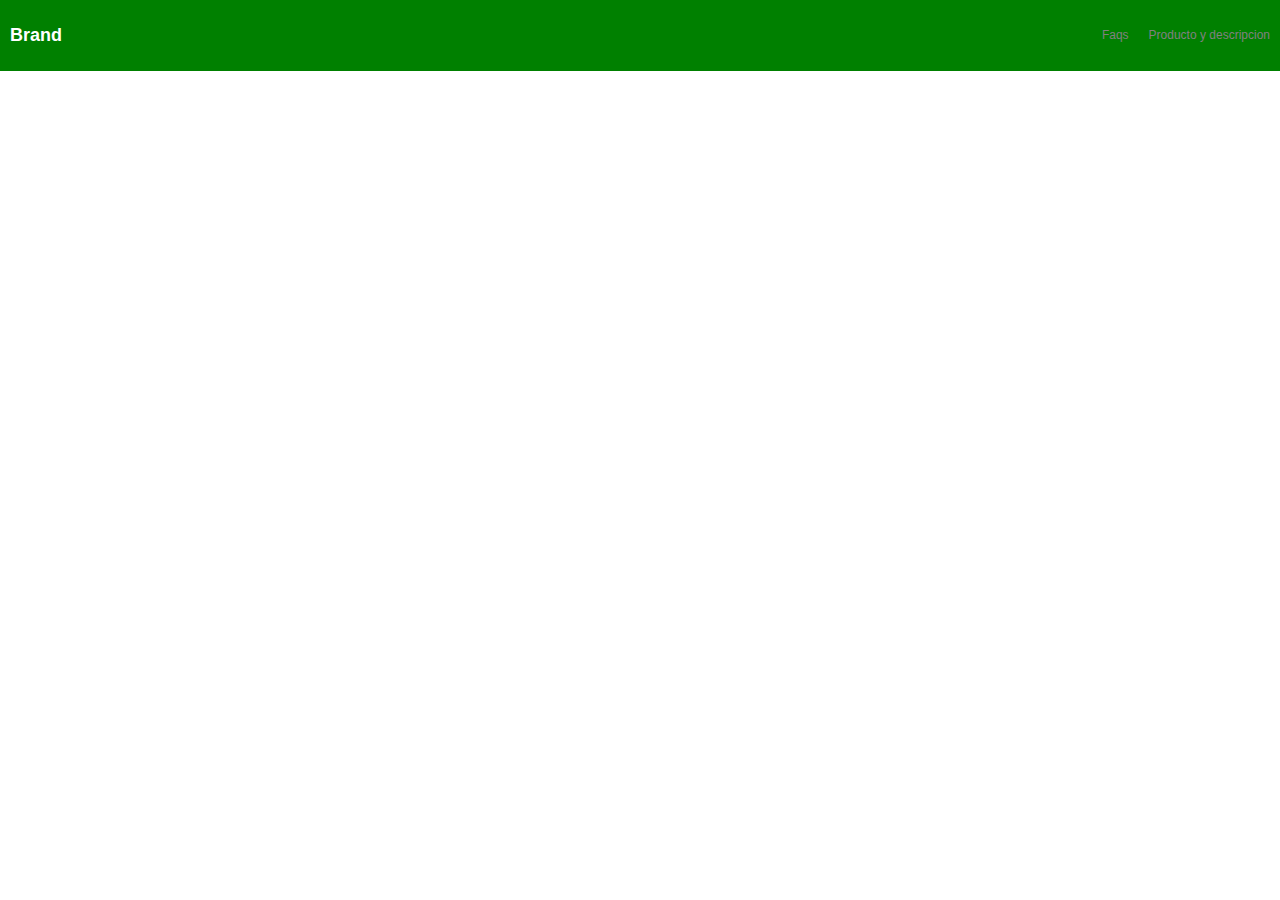
==== Web/index.html @ 3dd89fba "Maquetacion de naBar" ====
<!DOCTYPE html>
<html lang="es" >
  <head>
    <meta charset="utf-8">
    <meta name="viewport" content="width=device-width, initial-scale=1.0">
    <meta http-equiv="X-UA-Compatible" content="ie=edge">
    <link rel="stylesheet" href="css/estilos.css">
    <title>Brand</title>
  </head>
  <body>
    <!-- Aqui empieza el navBar -->
    <nav>
      <div class="brand_titulo">
        <h2>Brand</h2>
      </div>
      <div class="nav_options">
        <!-- ul y adentro de el, li que es formatos de listas -->
        <ul>
          <li><a href="#">Faqs</a></li>
          <li><a href="#">Producto y descripcion</a></li>
        </ul>
        <!-- aca termina el formato de listas -->
      </div>
    </nav>
    <!-- aqui acaba el navbar -->
  <scrip src="scripts/script.js"></scrip>
  </body>
</html>
---- Web/css/estilos.css ----
html,body{
/*padding espaciado hacia adentro del elemento*/
  padding: 0px;
/*margin espaciado hacia afuera del elemento*/
  margin:0px;
/* tipografia: tamaño letra */
  font-size: 12px;
/* tipografia: fuente de la letra   */
  font-family: helvetica;
}
/* estilos de navBar */
nav{
/* flex ayuda a pasar elementos de vertical a horizontal, forma en que se despliega */
  display: flex;
/* color de fondo */
  background-color: green;
/* generar espacios */
  padding: 10px;
/* color de letra */
  color:white;
/* separar los elementos de un lado hacia el otro */
  justify-content: space-between;
/* alinear hacia el centro vertical, los elementos del nav */
  align-items: center;


}

/* anidacion de estilos, para coger una clase que esta dentro de otra */
nav ul{
/* pasar elementos de vertical a horizontal */
  display: flex;
}

nav li{
/* todos los li de nav, tengan un pading a la derecha o izquierda de pixeles */
  padding-left: 20px;
/* quitar el circulo o item que lo pinta como lista */
  list-style: none;
}

nav li a{
  /* color del texto */
    color:gray;
  /* quitar el texto subrayado o otra decoracion */
    text-decoration: none;
}

/* editamos los estilos de un boton de la clase que le pasemos */
nav li a:hover{
  color: white;
}
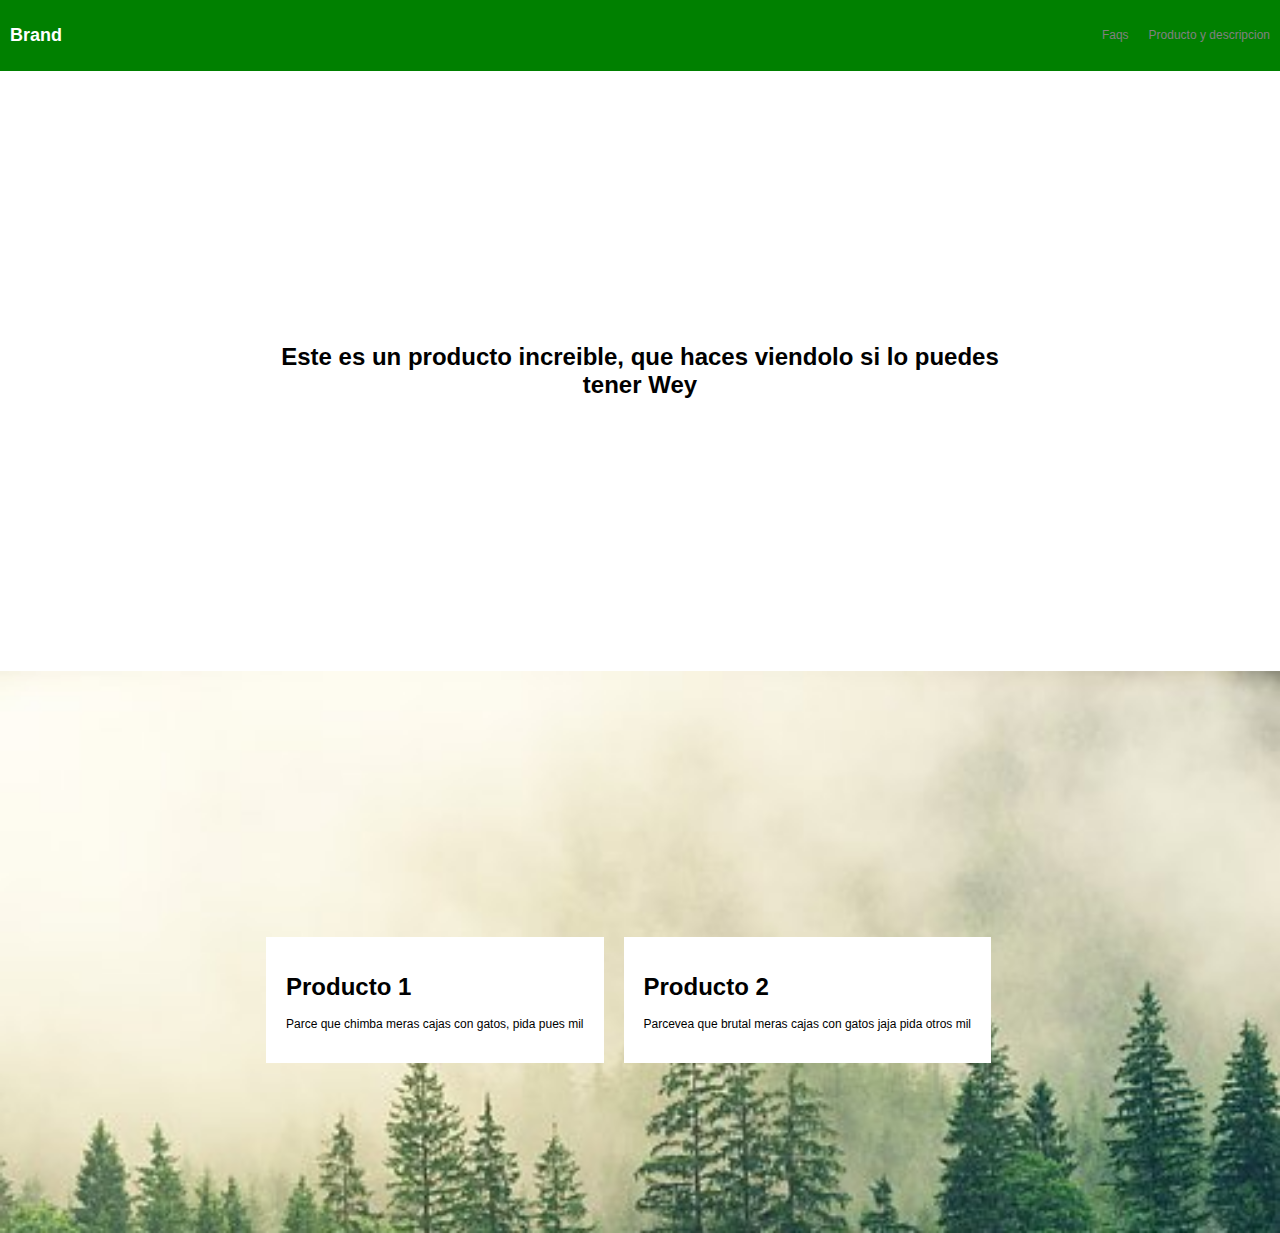
==== commit 1707fa33: "Maquetacion MainSection y styls css" ====
--- a/Web/index.html
+++ b/Web/index.html
@@ -23,6 +23,35 @@
       </div>
     </nav>
     <!-- aqui acaba el navbar -->
+    <!-- aca empieza el main_section -->
+<div class="main_section">
+  <h1>
+    Este es un producto increible, que haces viendolo si lo puedes tener Wey
+  </h1>
+
+</div>
+  <!-- aca termina el main_section -->
+  <!-- aca empieza la seccion de productos -->
+<div class="products">
+    <div class="product">
+      <!-- content es para que las tarjetas no queden arriba de la imagen pero si encima -->
+      <div class="content">
+        <h1>Producto 1</h1>
+        <p>Parce que chimba meras cajas con gatos, pida pues mil</p>
+      </div>
+    </div>
+    <div class="product">
+      <!-- content es para que las tarjetas no queden arriba de la imagen pero si encima -->
+      <div class="content">
+        <h1>Producto 2</h1>
+        <p>Parcevea que brutal meras cajas con gatos jaja pida otros mil</p>
+      </div>
+    </div>
+</div>
+<!-- aca termina la seccion de productos -->
+
+
+
   <scrip src="scripts/script.js"></scrip>
   </body>
 </html>
--- a/Web/css/estilos.css
+++ b/Web/css/estilos.css
@@ -8,7 +8,10 @@
 /* tipografia: fuente de la letra   */
   font-family: helvetica;
 }
-/* estilos de navBar */
+
+
+
+/*                                 estilos de navBar                 */
 nav{
 /* flex ayuda a pasar elementos de vertical a horizontal, forma en que se despliega */
   display: flex;
@@ -48,5 +51,42 @@
 
 /* editamos los estilos de un boton de la clase que le pasemos */
 nav li a:hover{
+/* color de las letras al pasar el click como si fuera un boton */
   color: white;
 }
+
+
+/*                             Main Section                      */
+
+.main_section{
+  /* espaciado con padding */
+  padding: 20%;
+  /* alineamos el texto al centro de la pagina */
+  text-align: center;
+}
+
+/* seccion de productos */
+.products{
+  /* fondo de la imagen */
+  background-image: url("../images/paisaje.jpg");
+  /* tamaño de la imagen */
+  height: 50px;
+ /* para que la imagen ocupe el tamaño del div que tiene */
+  background-size: cover;
+  /* para que se alinee hacia el centro, top para que se alinee hacia arriba */
+  background-position: center top;
+  /* padding para divicion entre los elementos y lo que contiene */
+  padding: 20%;
+/* para que se desplieguen de forma horizontal */
+  display: flex;
+}
+
+.product .content{
+  background-color: white;
+  padding: 20px;
+}
+
+.product{
+  /* dividir distancia entre productos */
+  padding: 10px;
+}
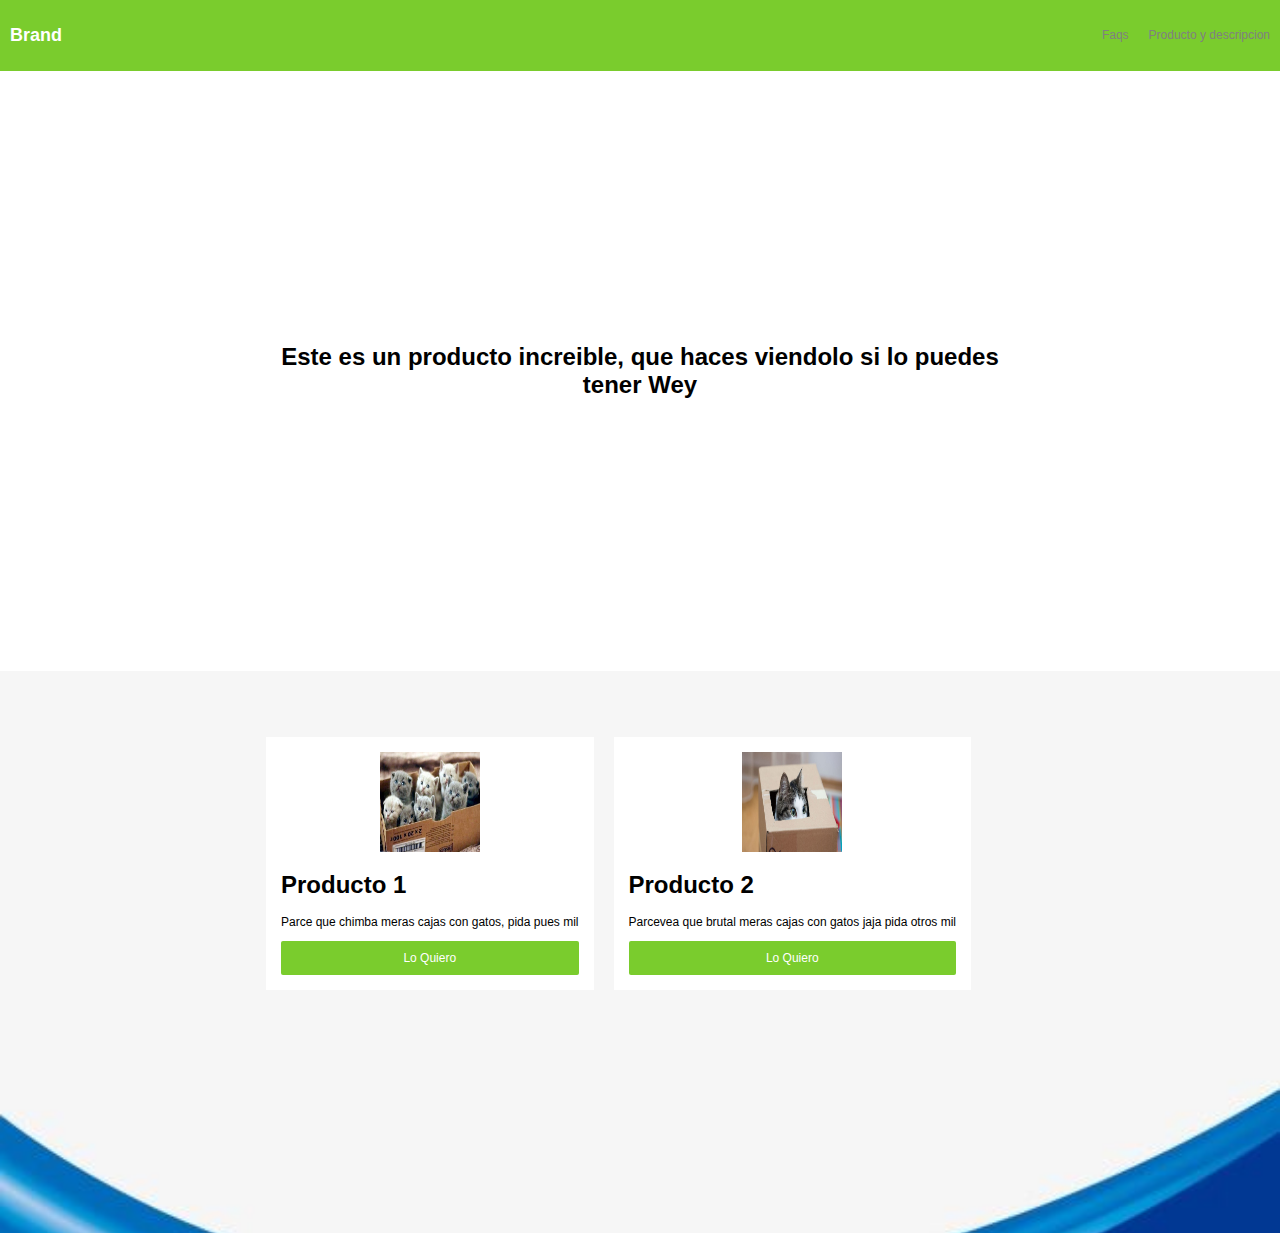
==== commit 8bb92779: "Maquetacion De tarjetas de productos" ====
--- a/Web/index.html
+++ b/Web/index.html
@@ -36,15 +36,23 @@
     <div class="product">
       <!-- content es para que las tarjetas no queden arriba de la imagen pero si encima -->
       <div class="content">
+        <div class="img_content">
+          <img class="pequeña" src="images/gatos0.jpg" alt="">
+        </div>
         <h1>Producto 1</h1>
         <p>Parce que chimba meras cajas con gatos, pida pues mil</p>
+        <button href="#" class="main_button">Lo Quiero</button>
       </div>
     </div>
     <div class="product">
       <!-- content es para que las tarjetas no queden arriba de la imagen pero si encima -->
       <div class="content">
+        <div class="img_content" clas>
+          <img class="pequeña" src="images/gatos1.jpg">
+        </div>
         <h1>Producto 2</h1>
         <p>Parcevea que brutal meras cajas con gatos jaja pida otros mil</p>
+        <button href="#" class="main_button">Lo Quiero</button>
       </div>
     </div>
 </div>
--- a/Web/css/estilos.css
+++ b/Web/css/estilos.css
@@ -16,7 +16,7 @@
 /* flex ayuda a pasar elementos de vertical a horizontal, forma en que se despliega */
   display: flex;
 /* color de fondo */
-  background-color: green;
+  background-color: #7ACC2D;
 /* generar espacios */
   padding: 10px;
 /* color de letra */
@@ -70,7 +70,7 @@
   /* fondo de la imagen */
   background-image: url("../images/paisaje.jpg");
   /* tamaño de la imagen */
-  height: 50px;
+  max-height: 50px;
  /* para que la imagen ocupe el tamaño del div que tiene */
   background-size: cover;
   /* para que se alinee hacia el centro, top para que se alinee hacia arriba */
@@ -83,10 +83,45 @@
 
 .product .content{
   background-color: white;
-  padding: 20px;
+  padding: 15px;
+  generar sombra alrededor del componente
+  box-shadow: 0 0 5px black;
 }
 
 .product{
   /* dividir distancia entre productos */
   padding: 10px;
+ /* jugar con estos valores mueve los productos de arriba hacia abajo  */
+  margin-top: -200px;
 }
+
+.img_content{
+  /* alinear imagenes al centro del contenedor */
+  text-align: center;
+}
+/* clase creada para darle el tamaño a la imagen */
+.img_content .pequeña{
+  width: 100px; height: 100px;
+}
+
+/* estilos para el boton de la tarjeta de producto */
+.main_button{
+  /* color del boton */
+  background-color: #7ACC2D;
+/* 100 para que ocupe todo el espacio de la tarheta */
+  width: 100%;
+  padding:10px;
+  font-size: 12px;
+  color: white;
+  border:0;
+  /* para que aparezca la mano en el mouse como si fuera un boton  */
+  cursor: pointer;
+  border-radius: 2px;
+}
+
+/* efectos de interacion en los botones */
+.main_button:hover{
+  /* en el inspector buscamos un color adecuado de como que se presiona */
+  background-color: #5e9e22;
+
+}
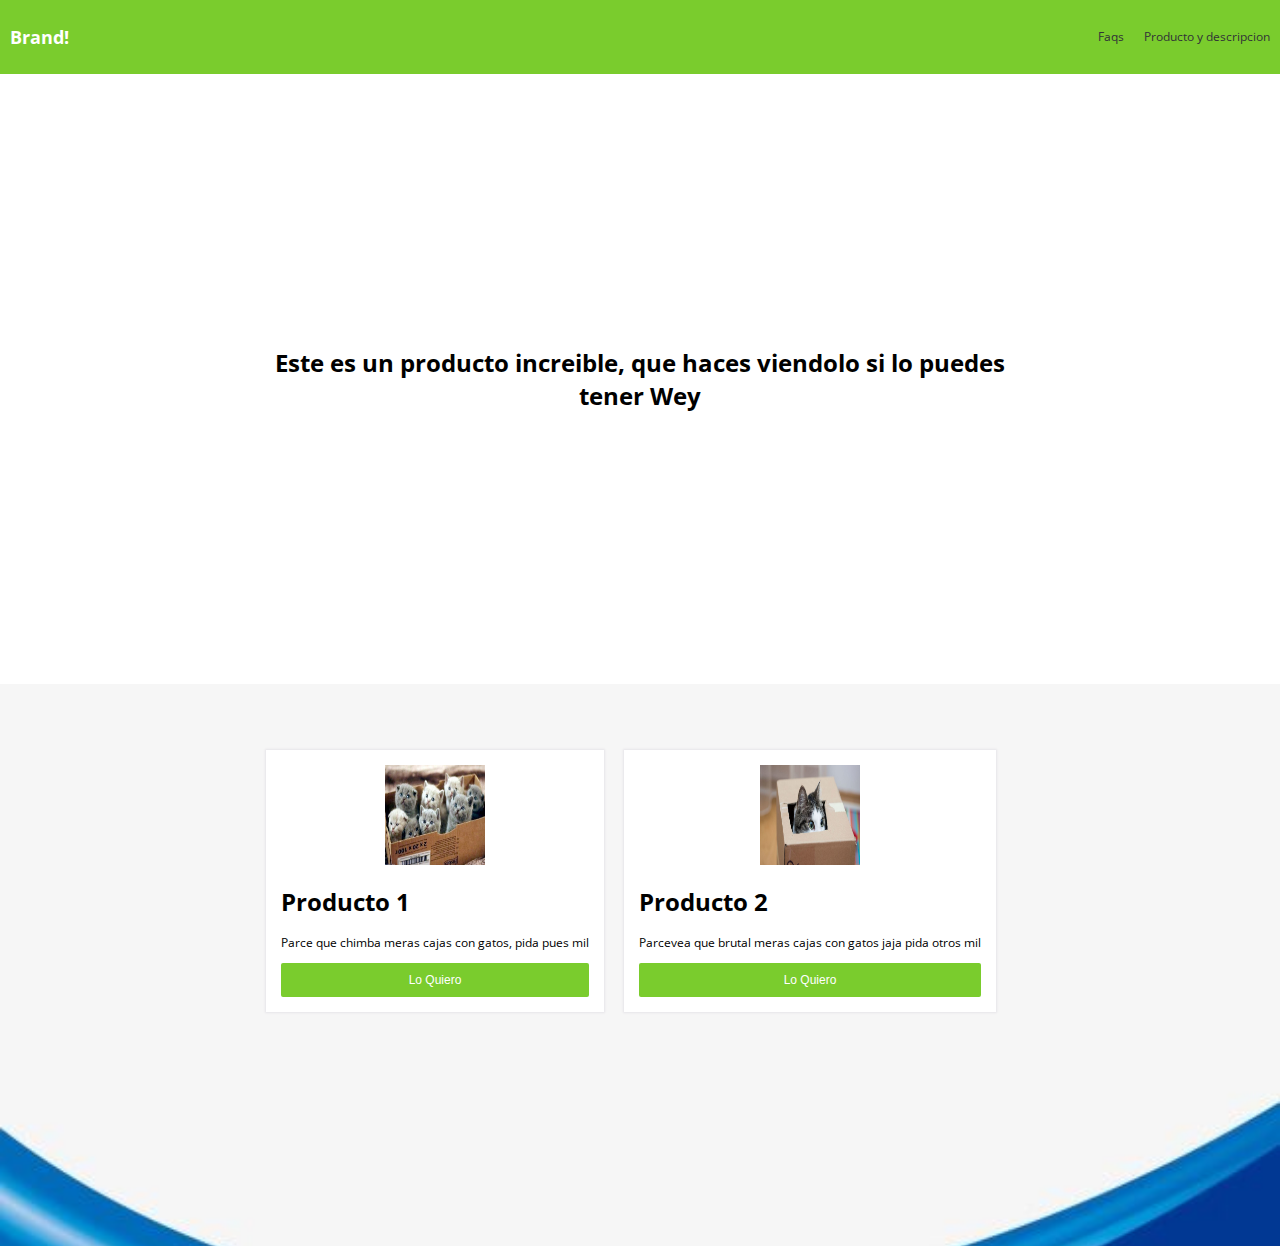
==== commit d1ba4e49: "Fuentes Personalizadas Y Variables de Css" ====
--- a/Web/index.html
+++ b/Web/index.html
@@ -11,7 +11,7 @@
     <!-- Aqui empieza el navBar -->
     <nav>
       <div class="brand_titulo">
-        <h2>Brand</h2>
+        <h2>Brand!</h2>
       </div>
       <div class="nav_options">
         <!-- ul y adentro de el, li que es formatos de listas -->
@@ -60,6 +60,7 @@
 
 
 
+<!-- seccion de scripts   -->
   <scrip src="scripts/script.js"></scrip>
   </body>
 </html>
--- a/Web/css/estilos.css
+++ b/Web/css/estilos.css
@@ -1,12 +1,34 @@
+@import url('https://fonts.googleapis.com/css?family=Open+Sans:400,700&display=swap');
+/* VARIABLES */
+/* todo lo que pongamos en root podra ser accedido desde las clases de abajo */
+:root {
+  --green-color:#7ACC2D;
+  --white-color:white;
+  --black-color:#313337;
+
+
+  /* Espaciado */
+  --space:10px;
+
+  /* Tipografia */
+  --normal:12px;
+
+  /* Box Shadow */
+  --box:0px 0 2px 1px #e6e5e9;
+}
+/* VARIABLES */
+
+
 html,body{
 /*padding espaciado hacia adentro del elemento*/
   padding: 0px;
 /*margin espaciado hacia afuera del elemento*/
   margin:0px;
 /* tipografia: tamaño letra */
-  font-size: 12px;
+  font-size: var(--normal);
 /* tipografia: fuente de la letra   */
-  font-family: helvetica;
+  font-family: 'Open Sans', sans-serif;
+
 }
 
 
@@ -16,11 +38,11 @@
 /* flex ayuda a pasar elementos de vertical a horizontal, forma en que se despliega */
   display: flex;
 /* color de fondo */
-  background-color: #7ACC2D;
+  background-color:var(--green-color);
 /* generar espacios */
-  padding: 10px;
+  padding: var(--space);
 /* color de letra */
-  color:white;
+  color:var(--white-color);
 /* separar los elementos de un lado hacia el otro */
   justify-content: space-between;
 /* alinear hacia el centro vertical, los elementos del nav */
@@ -44,7 +66,7 @@
 
 nav li a{
   /* color del texto */
-    color:gray;
+    color:var(--black-color);
   /* quitar el texto subrayado o otra decoracion */
     text-decoration: none;
 }
@@ -52,7 +74,7 @@
 /* editamos los estilos de un boton de la clase que le pasemos */
 nav li a:hover{
 /* color de las letras al pasar el click como si fuera un boton */
-  color: white;
+  color:var(--white-color);
 }
 
 
@@ -82,10 +104,10 @@
 }
 
 .product .content{
-  background-color: white;
+  background-color: var(--white-color);
   padding: 15px;
-  generar sombra alrededor del componente
-  box-shadow: 0 0 5px black;
+  /* generar sombra alrededor del componente */
+  box-shadow: var(--box);
 }
 
 .product{
@@ -107,12 +129,12 @@
 /* estilos para el boton de la tarjeta de producto */
 .main_button{
   /* color del boton */
-  background-color: #7ACC2D;
+  background-color:var(--green-color);
 /* 100 para que ocupe todo el espacio de la tarheta */
   width: 100%;
   padding:10px;
-  font-size: 12px;
-  color: white;
+  font-size: var(--normal);
+  color:var(--white-color);
   border:0;
   /* para que aparezca la mano en el mouse como si fuera un boton  */
   cursor: pointer;
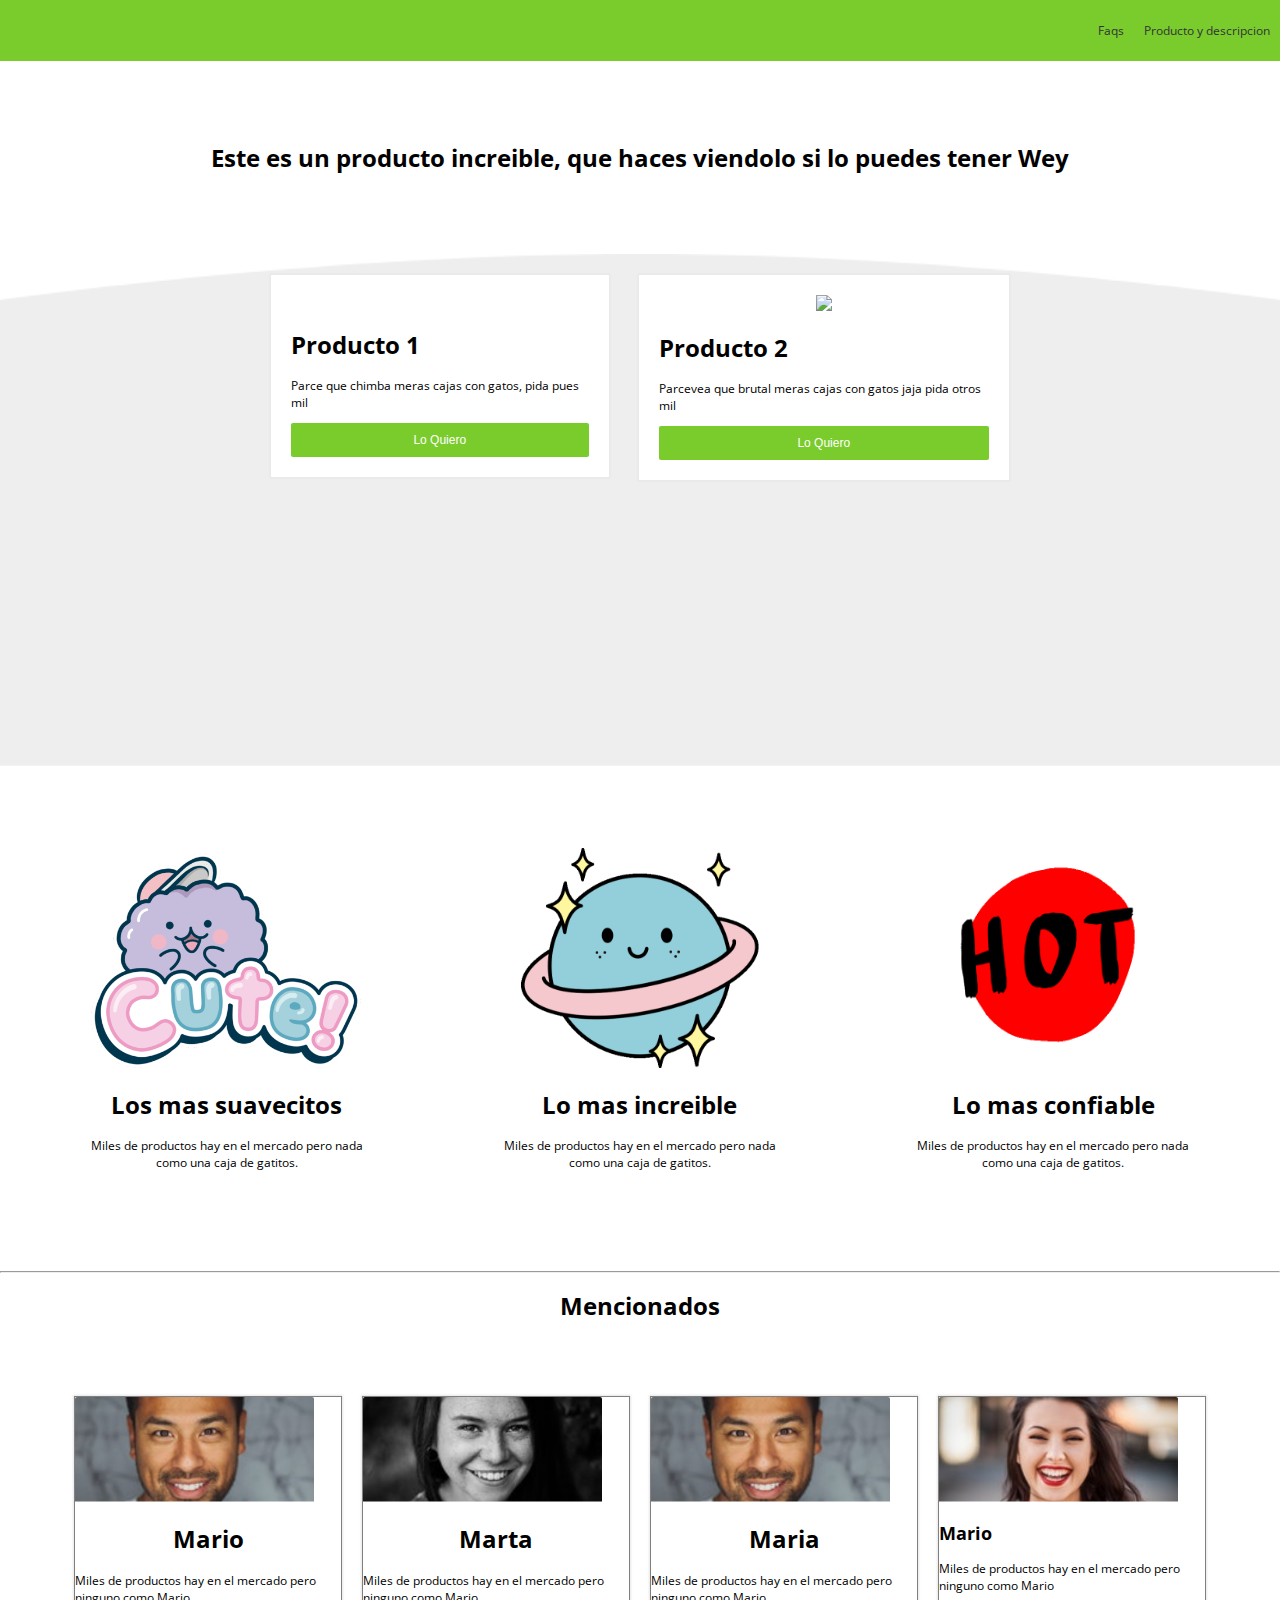
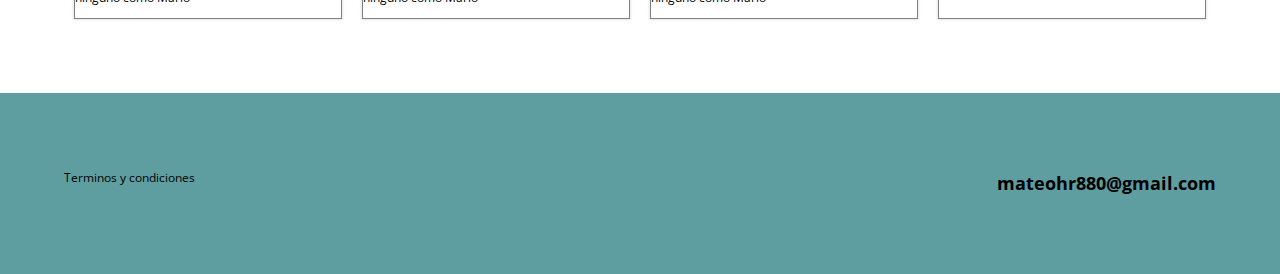
==== commit 9bc4a59e: "mi Reto 2" ====
--- a/Web/index.html
+++ b/Web/index.html
@@ -1,43 +1,47 @@
 <!DOCTYPE html>
-<html lang="es" >
-  <head>
-    <meta charset="utf-8">
-    <meta name="viewport" content="width=device-width, initial-scale=1.0">
-    <meta http-equiv="X-UA-Compatible" content="ie=edge">
-    <link rel="stylesheet" href="css/estilos.css">
-    <title>Brand</title>
-  </head>
-  <body>
-    <!-- Aqui empieza el navBar -->
-    <nav>
-      <div class="brand_titulo">
-        <h2>Brand!</h2>
-      </div>
-      <div class="nav_options">
-        <!-- ul y adentro de el, li que es formatos de listas -->
-        <ul>
-          <li><a href="#">Faqs</a></li>
-          <li><a href="#">Producto y descripcion</a></li>
-        </ul>
-        <!-- aca termina el formato de listas -->
-      </div>
-    </nav>
-    <!-- aqui acaba el navbar -->
-    <!-- aca empieza el main_section -->
-<div class="main_section">
-  <h1>
-    Este es un producto increible, que haces viendolo si lo puedes tener Wey
-  </h1>
+<html lang="es">
 
-</div>
+<head>
+  <meta charset="utf-8">
+  <meta name="viewport" content="width=device-width, initial-scale=1.0">
+  <meta http-equiv="X-UA-Compatible" content="ie=edge">
+  <link rel="stylesheet" href="css/estilos.css">
+  <title>Brand</title>
+</head>
+
+<body>
+
+  <!-- Aqui empieza el navBar -->
+  <nav>
+    <div class="brand_image"><img src="Images/logo.png" alt="" /></div>
+    <div class="nav_options">
+      <!-- ul y adentro de el, li que es formatos de listas -->
+      <ul>
+        <li><a href="#">Faqs</a></li>
+        <li><a href="#">Producto y descripcion</a></li>
+      </ul>
+      <!-- aca termina el formato de listas -->
+    </div>
+  </nav>
+  <!-- aqui acaba el navbar -->
+
+
+  <!-- aca empieza el main_section -->
+  <div class="main_section">
+    <h1>
+      Este es un producto increible, que haces viendolo si lo puedes tener Wey
+    </h1>
+  </div>
   <!-- aca termina el main_section -->
+
+
   <!-- aca empieza la seccion de productos -->
-<div class="products">
+  <div class="products">
     <div class="product">
       <!-- content es para que las tarjetas no queden arriba de la imagen pero si encima -->
       <div class="content">
         <div class="img_content">
-          <img class="pequeña" src="images/gatos0.jpg" alt="">
+          <img src="Images/box2.png" alt="">
         </div>
         <h1>Producto 1</h1>
         <p>Parce que chimba meras cajas con gatos, pida pues mil</p>
@@ -48,19 +52,101 @@
       <!-- content es para que las tarjetas no queden arriba de la imagen pero si encima -->
       <div class="content">
         <div class="img_content" clas>
-          <img class="pequeña" src="images/gatos1.jpg">
+          <img src="Images/box1.png">
         </div>
         <h1>Producto 2</h1>
         <p>Parcevea que brutal meras cajas con gatos jaja pida otros mil</p>
         <button href="#" class="main_button">Lo Quiero</button>
       </div>
     </div>
-</div>
-<!-- aca termina la seccion de productos -->
+  </div>
+  <!-- aca termina la seccion de productos -->
 
 
+  <!-- Aqui inicia el body -->
+  <div class="contenido">
+    <div class="informacion">
+      <div class="imagen">
+        <img src="images/image1.png" alt="">
+        <h1>Los mas suavecitos</h1>
+        <p>
+          Miles de productos hay en el mercado pero nada como una caja de gatitos.
+        </p>
+      </div>
+    </div>
+    <div class="informacion">
+      <div class="imagen">
+        <img src="images/imagen2.png" alt="">
+        <h1>Lo mas increible</h1>
+        <p>
+          Miles de productos hay en el mercado pero nada como una caja de gatitos.
+        </p>
+      </div>
+    </div>
+    <div class="informacion">
+      <div class="imagen">
+        <img src="images/image3.png" alt="">
+        <h1> Lo mas confiable
+        </h1>
+        <p>
+          Miles de productos hay en el mercado pero nada como una caja de gatitos.
+        </p>
+      </div>
+    </div>
+  </div>
+  <!-- Aqui termina el body -->
 
-<!-- seccion de scripts   -->
+  <!-- salto de linea -->
+  <hr>
+  <div class="titulo_mencion">
+    <h1>Mencionados</h1>
+  </div>
+
+  <!-- aca inicia el Mencionados  -->
+  <div class="mencionados">
+    <div class="mencion">
+      <div class="imagen">
+        <img src="images/image4.png">
+      </div>
+      <div class="titulo"><h1>Mario</h1></div>
+      <p>Miles de productos hay en el mercado pero ninguno como Mario</p>
+    </div>
+    <div class="mencion">
+      <div class="imagen">
+        <img src="images/image5.png">
+      </div>
+      <div class="titulo"><h1>Marta</h1></div>
+      <p>Miles de productos hay en el mercado pero ninguno como Mario</p>
+    </div>
+    <div class="mencion">
+      <div class="imagen">
+        <img src="images/image4.png">
+      </div>
+      <div class="titulo"><h1>Maria</h1></div>
+      <p>Miles de productos hay en el mercado pero ninguno como Mario</p>
+    </div>
+    <div class="mencion">
+      <div class="imagen">
+        <img src="images/image6.png">
+      </div>
+      <h2>Mario</h2>
+      <p>Miles de productos hay en el mercado pero ninguno como Mario</p>
+    </div>
+  </div>
+<!-- Aqui termina el mencionados -->
+
+<!-- Aqui empieza el footer -->
+<footer>
+  <div class="footer">
+    <div class="informacion">
+      <p>Terminos y condiciones</p>
+      <h2>mateohr880@gmail.com</h2>
+    </div>
+  </div>
+</footer>
+
+  <!-- seccion de scripts   -->
   <scrip src="scripts/script.js"></scrip>
-  </body>
-</html>
+</body>
+
+</html>--- a/Web/css/estilos.css
+++ b/Web/css/estilos.css
@@ -82,7 +82,7 @@
 
 .main_section{
   /* espaciado con padding */
-  padding: 20%;
+  padding: 5%;
   /* alineamos el texto al centro de la pagina */
   text-align: center;
 }
@@ -90,9 +90,9 @@
 /* seccion de productos */
 .products{
   /* fondo de la imagen */
-  background-image: url("../images/paisaje.jpg");
+  background-image: url("../images/curve.png");
   /* tamaño de la imagen */
-  max-height: 50px;
+  max-height: 200px;
  /* para que la imagen ocupe el tamaño del div que tiene */
   background-size: cover;
   /* para que se alinee hacia el centro, top para que se alinee hacia arriba */
@@ -105,25 +105,26 @@
 
 .product .content{
   background-color: var(--white-color);
-  padding: 15px;
+  padding: 20px;
   /* generar sombra alrededor del componente */
   box-shadow: var(--box);
 }
 
 .product{
   /* dividir distancia entre productos */
-  padding: 10px;
+  padding: 15px;
  /* jugar con estos valores mueve los productos de arriba hacia abajo  */
-  margin-top: -200px;
+  margin-top: -250px;
 }
 
 .img_content{
   /* alinear imagenes al centro del contenedor */
   text-align: center;
 }
-/* clase creada para darle el tamaño a la imagen */
+
+/* clase creada para darle el tamaño a la imagen  en el momento no la estoy usando*/
 .img_content .pequeña{
-  width: 100px; height: 100px;
+  width: 150px; height: 150px;
 }
 
 /* estilos para el boton de la tarjeta de producto */
@@ -132,10 +133,10 @@
   background-color:var(--green-color);
 /* 100 para que ocupe todo el espacio de la tarheta */
   width: 100%;
-  padding:10px;
+  padding:var(--space);
   font-size: var(--normal);
   color:var(--white-color);
-  border:0;
+  border:none;
   /* para que aparezca la mano en el mouse como si fuera un boton  */
   cursor: pointer;
   border-radius: 2px;
@@ -145,5 +146,58 @@
 .main_button:hover{
   /* en el inspector buscamos un color adecuado de como que se presiona */
   background-color: #5e9e22;
-
-}
+}
+
+.contenido{
+  text-align: center;
+  display: flex;
+  padding: 20px;
+}
+
+.informacion{
+  padding: 5%;
+}
+
+.informacion .h1{
+  text-align: center;
+  font-size: 10px;
+}
+.informacion .p{
+  text-align: center;
+  font-family: var(--normal);
+  font-size: 1.3rem;
+  width: 230px;
+  height: 150px;
+  margin: 2rem auto;
+}
+
+.titulo_mencion{
+  text-align: center;
+}
+
+.mencionados{
+  display: flex;
+  margin: 5%;
+}
+
+.mencion{
+  margin: 10px;
+  border:1px solid gray;
+  box-shadow: var(--box);
+}
+.mencionados .mencion .titulo{
+  text-align: center;
+}
+
+.mencion .imagen{
+  max-width: 1000px;
+  border-radius: 0px;
+}
+
+.footer{
+  background-color: cadetblue;
+}
+.footer .informacion{
+  display: flex;
+  justify-content: space-between;
+}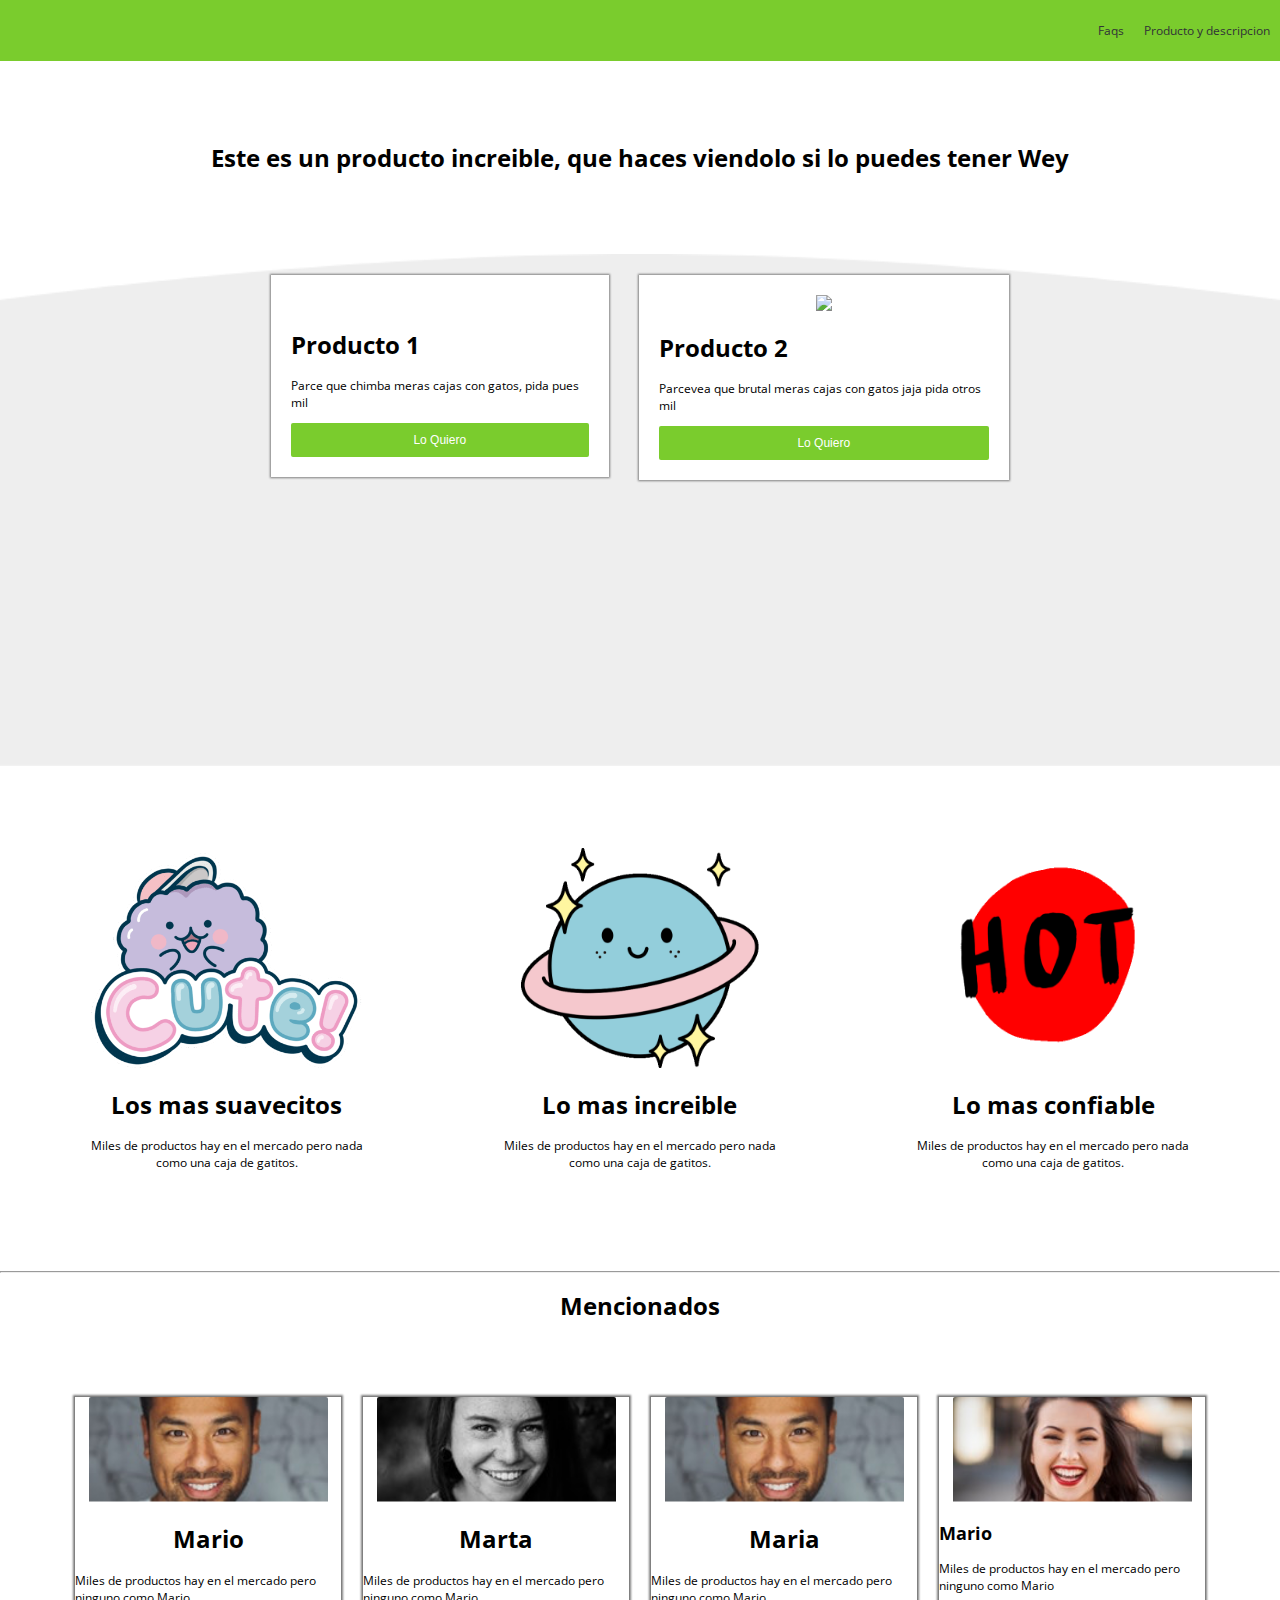
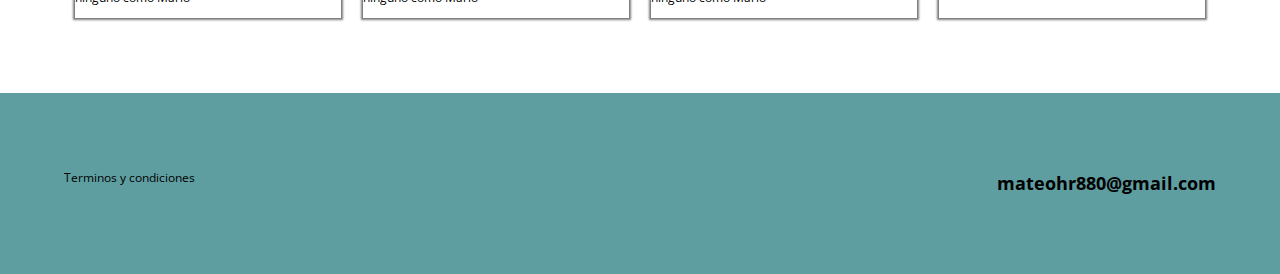
==== commit 2bb0d05b: "Reglas Responsive" ====
--- a/Web/index.html
+++ b/Web/index.html
@@ -6,6 +6,7 @@
   <meta name="viewport" content="width=device-width, initial-scale=1.0">
   <meta http-equiv="X-UA-Compatible" content="ie=edge">
   <link rel="stylesheet" href="css/estilos.css">
+  <link rel="stylesheet" href="css/mobile.css">
   <title>Brand</title>
 </head>
 
--- a/Web/css/estilos.css
+++ b/Web/css/estilos.css
@@ -14,7 +14,7 @@
   --normal:12px;
 
   /* Box Shadow */
-  --box:0px 0 2px 1px #e6e5e9;
+  --box:0px 0 2px 1px gray;
 }
 /* VARIABLES */
 
@@ -190,6 +190,8 @@
 }
 
 .mencion .imagen{
+  text-align: center;
+  
   max-width: 1000px;
   border-radius: 0px;
 }
--- a/Web/css/mobile.css
+++ b/Web/css/mobile.css
@@ -0,0 +1,25 @@
+/* Le estoy diciendo que por debajo de los 600 px active estas reglas */
+@media (max-width: 600px){
+
+    .products{
+        /* para que ya no se organicen de forma vertical */
+        display: inherit;
+        /* para que ya no tenga altura determinada, pero crezca de forma natural */
+        height: auto;
+        /* para evtar que se remonte */
+        max-height: none;
+    }
+    .product{
+        margin-top: auto;
+    }
+    .main_section{
+        padding: 4%;
+    }
+    .contenido{
+        display:inherit;
+    }
+    .mencionados{
+        display: inherit;
+    }
+
+}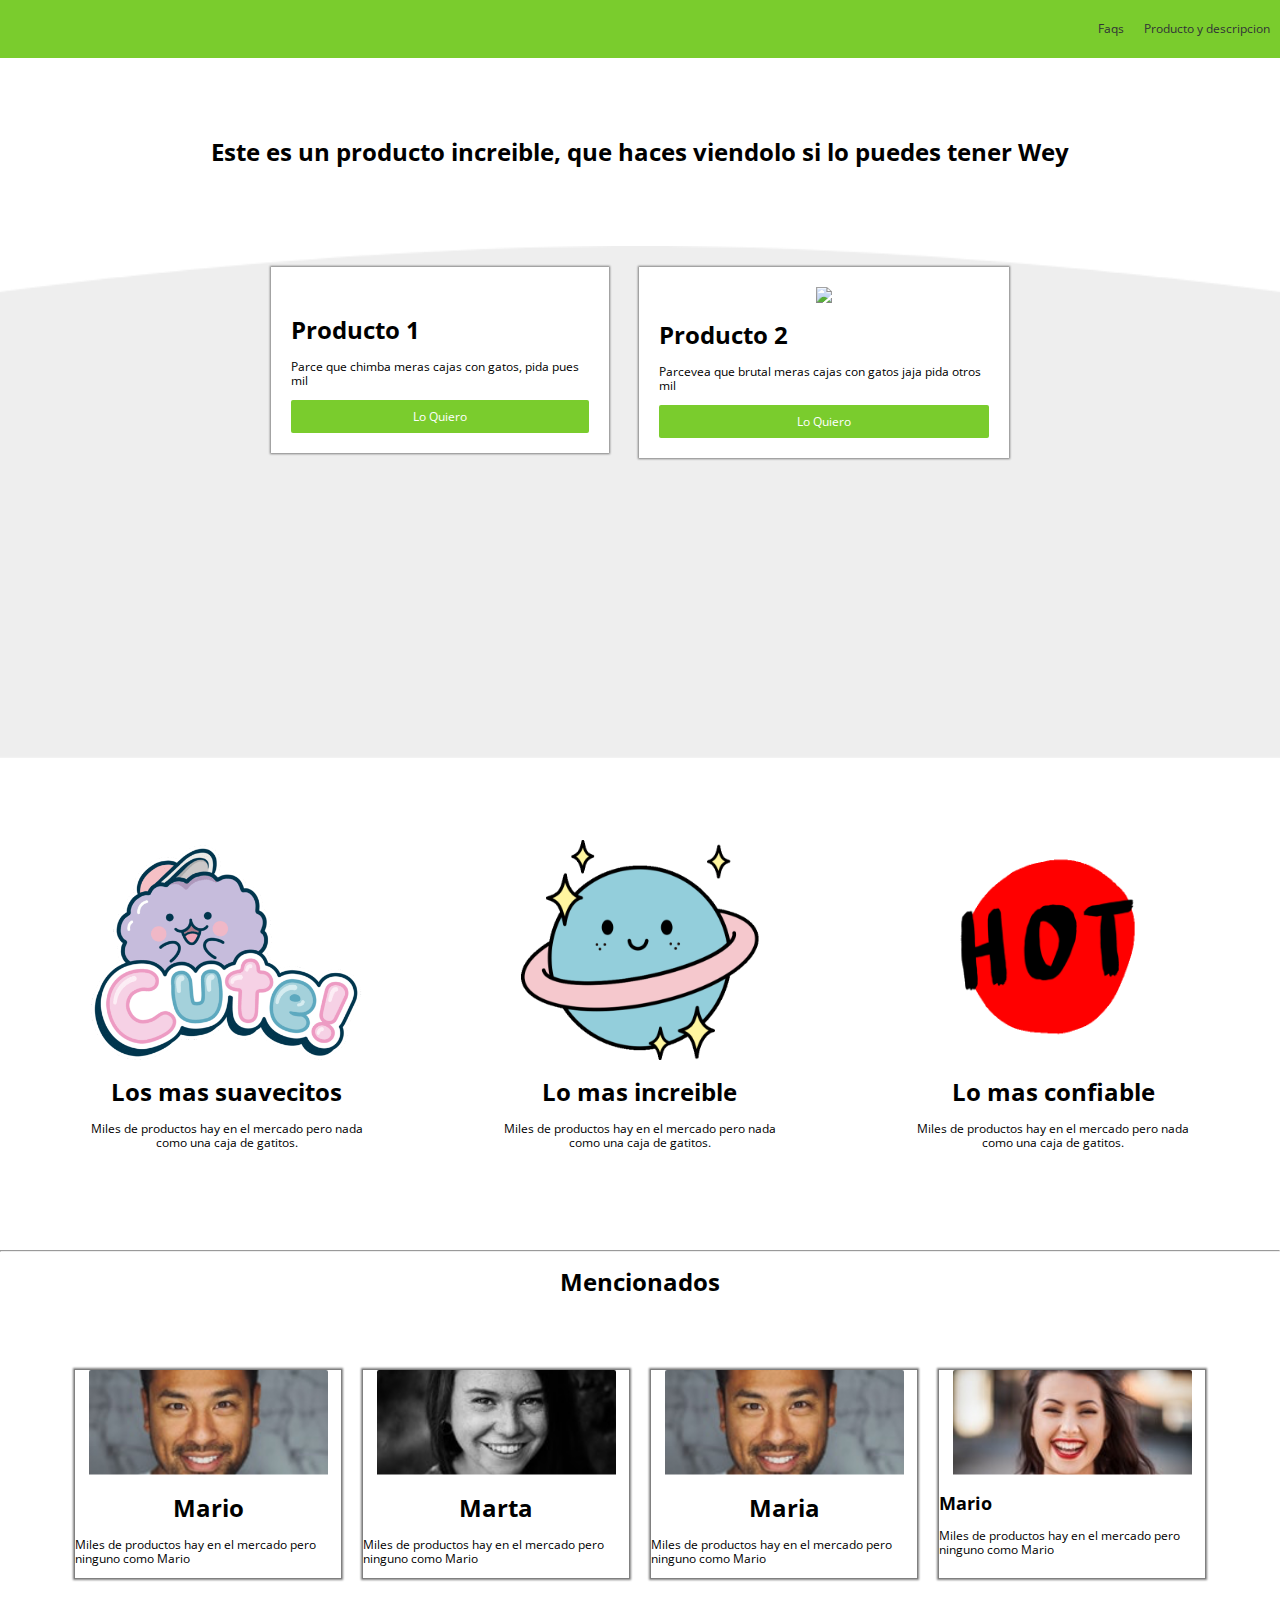
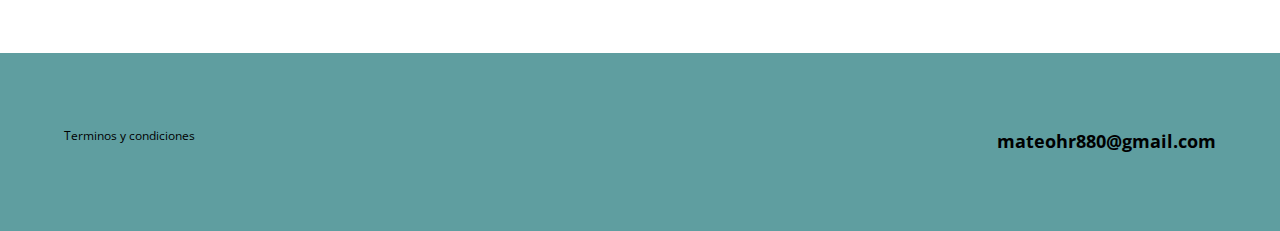
==== commit 838412a2: "Animaciones y transiciones" ====
--- a/Web/index.html
+++ b/Web/index.html
@@ -5,15 +5,18 @@
   <meta charset="utf-8">
   <meta name="viewport" content="width=device-width, initial-scale=1.0">
   <meta http-equiv="X-UA-Compatible" content="ie=edge">
+  <link rel="stylesheet" href="css/normalize.css">
   <link rel="stylesheet" href="css/estilos.css">
   <link rel="stylesheet" href="css/mobile.css">
+  <link rel="stylesheet" href="css/animation.css">
+
   <title>Brand</title>
 </head>
 
 <body>
 
   <!-- Aqui empieza el navBar -->
-  <nav>
+  <nav class="fadeInDown">
     <div class="brand_image"><img src="Images/logo.png" alt="" /></div>
     <div class="nav_options">
       <!-- ul y adentro de el, li que es formatos de listas -->
@@ -28,7 +31,7 @@
 
 
   <!-- aca empieza el main_section -->
-  <div class="main_section">
+  <div class="main_section fadeIn">
     <h1>
       Este es un producto increible, que haces viendolo si lo puedes tener Wey
     </h1>
@@ -38,7 +41,7 @@
 
   <!-- aca empieza la seccion de productos -->
   <div class="products">
-    <div class="product">
+    <div class="product fadeInUp">
       <!-- content es para que las tarjetas no queden arriba de la imagen pero si encima -->
       <div class="content">
         <div class="img_content">
@@ -49,7 +52,7 @@
         <button href="#" class="main_button">Lo Quiero</button>
       </div>
     </div>
-    <div class="product">
+    <div class="product fadeInUp">
       <!-- content es para que las tarjetas no queden arriba de la imagen pero si encima -->
       <div class="content">
         <div class="img_content" clas>
--- a/Web/css/animation.css
+++ b/Web/css/animation.css
@@ -0,0 +1,73 @@
+
+
+.fadeIn{
+    /* define la duracion de la animacion        webkit es una herramienta para asegurar que en todos los navegadores se ejecuten las animaciones*/    
+    animation-duration: 4s;
+    -webkit-animation-duration: 4s;
+    /* define que se va a cumplir la regla de ida como de regreso */
+    animation-fill-mode: both;
+    -webkit-animation-fill-mode: both;
+    /* nomvre de mi animacion */
+    animation-name: fadeIn;
+    -webkit-animation-name: fadeIn;
+}
+/* asi los conectamos, con el nombre  */
+@keyframes fadeIn{
+    /* va a ir de opacidad 0 a opacidad 1 */
+    from{
+        opacity: 0;
+    }
+    to{
+        opacity: 1;
+    }
+}
+
+.fadeInDown{
+     animation-duration: 1s;
+     -webkit-animation-duration: 1s;
+     animation-fill-mode: both;
+     -webkit-animation-fill-mode: both;
+     animation-name: fadeInDown;
+     -webkit-animation-name: fadeInDown;
+}
+
+@keyframes fadeInDown{
+    from{
+        opacity: 0;
+        /* transiciones de los elementos el 100% ayuda de que venga desde arriba arriba */
+        -webkit-transform: translate3d(0,-100%,0);
+        transform: translate3d(0,-100%,0);
+    }
+    to{ 
+        /* hacia donde va */
+        opacity: 1;
+        /* llegara a la posicion 0, osea la posicion en donde normalmente deberia estar */
+        -webkit-transform: translate3d(0,0,0);
+        transform: translate3d(0,0,0);
+    }
+}
+
+.fadeInUp{
+    animation-duration: 1s;
+    -webkit-animation-duration: 1s;
+    animation-fill-mode: both;
+    -webkit-animation-fill-mode: both;
+    animation-name: fadeInUp;
+    -webkit-animation-name: fadeInUp;
+}
+
+@keyframes fadeInUp{
+   from{
+       opacity: 0;
+       /* transiciones de los elementos el 100% ayuda de que venga desde arriba arriba */
+       -webkit-transform: translate3d(0,100%,0);
+       transform: translate3d(0,100%,0);
+   }
+   to{ 
+       /* hacia donde va */
+       opacity: 1;
+       /* llegara a la posicion 0, osea la posicion en donde normalmente deberia estar */
+       -webkit-transform: translate3d(0,0,0);
+       transform: translate3d(0,0,0);
+   }
+}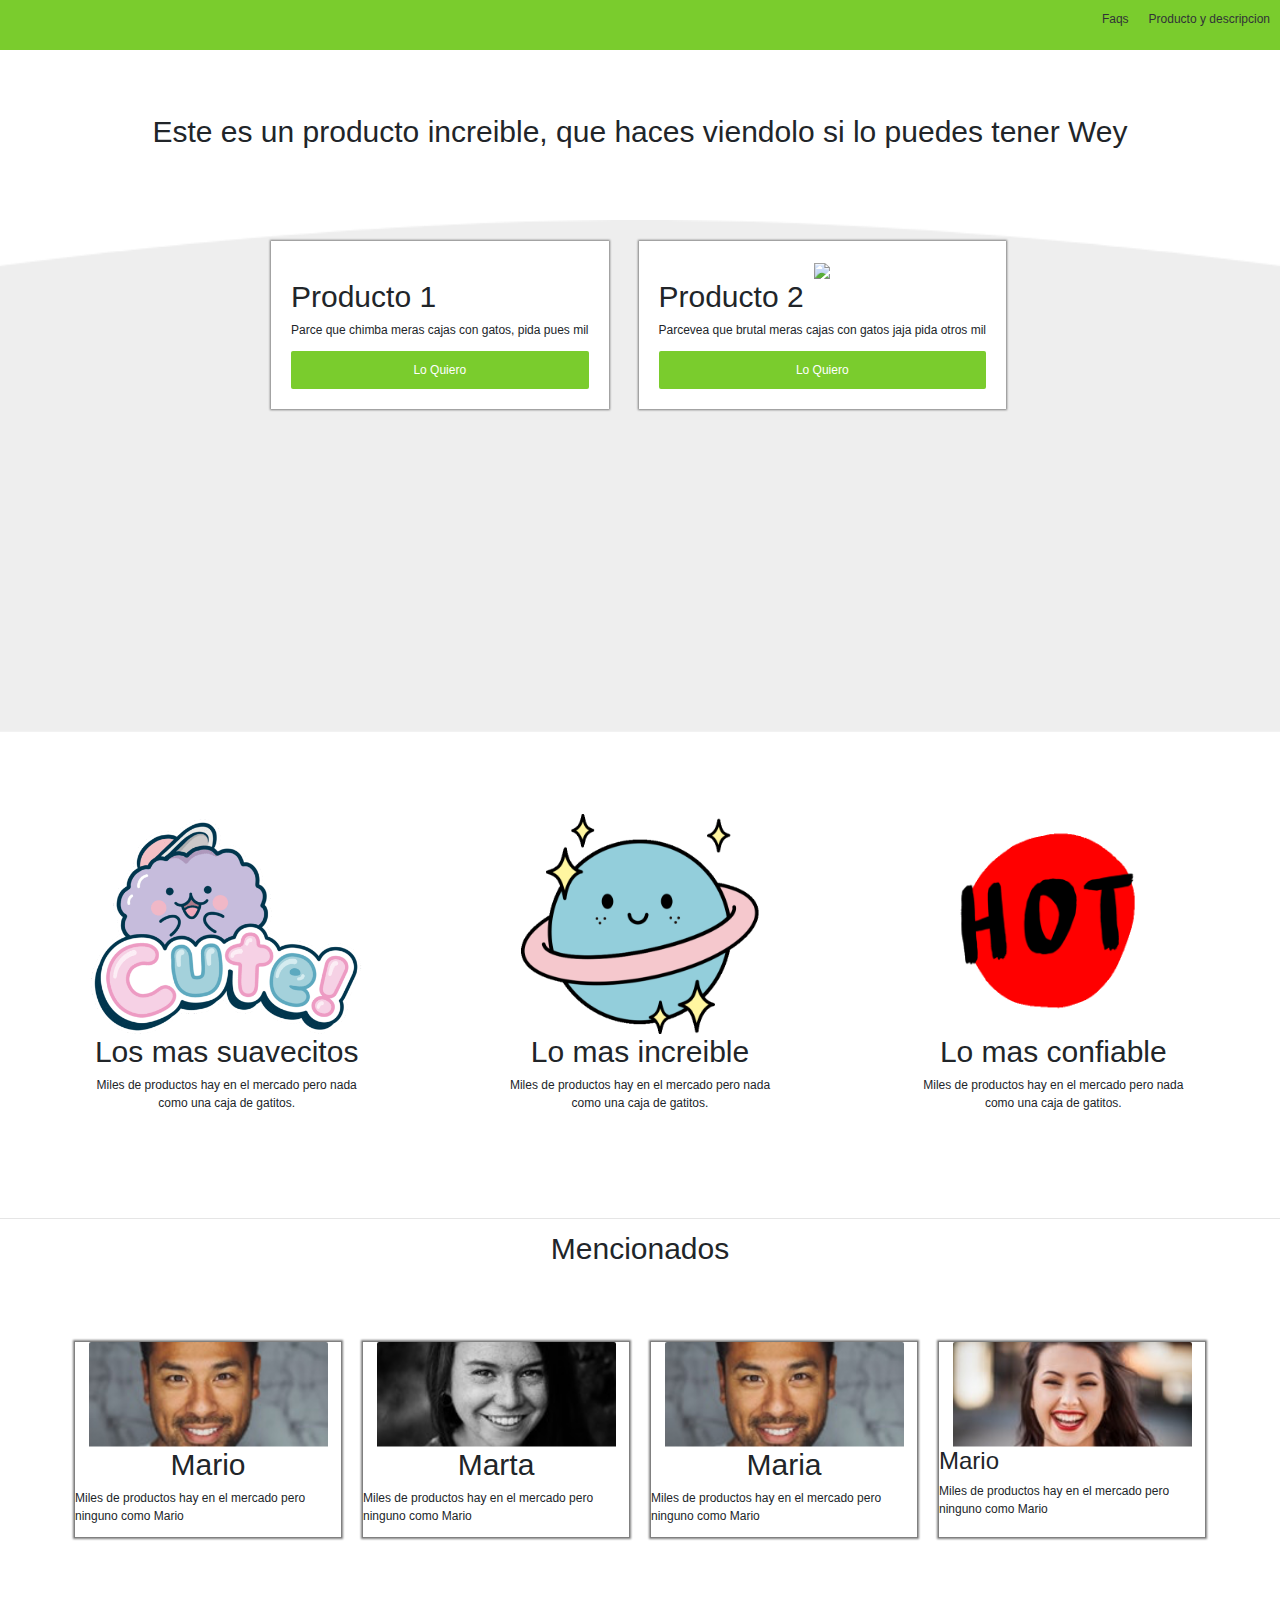
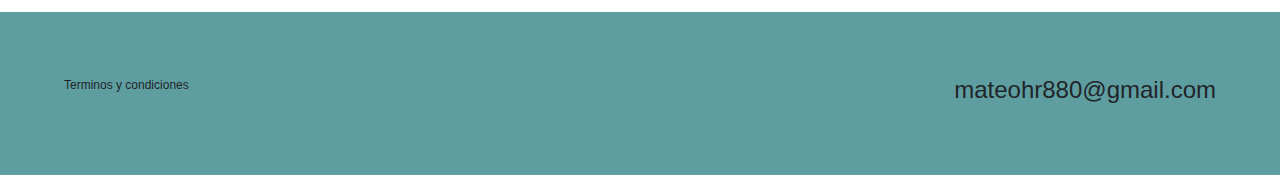
==== commit cb471fa1: "Sistema de grillas" ====
--- a/Web/index.html
+++ b/Web/index.html
@@ -9,6 +9,8 @@
   <link rel="stylesheet" href="css/estilos.css">
   <link rel="stylesheet" href="css/mobile.css">
   <link rel="stylesheet" href="css/animation.css">
+  <link rel="stylesheet" href="https://stackpath.bootstrapcdn.com/bootstrap/4.3.1/css/bootstrap.min.css" integrity="sha384-ggOyR0iXCbMQv3Xipma34MD+dH/1fQ784/j6cY/iJTQUOhcWr7x9JvoRxT2MZw1T" crossorigin="anonymous">
+
 
   <title>Brand</title>
 </head>
@@ -16,7 +18,7 @@
 <body>
 
   <!-- Aqui empieza el navBar -->
-  <nav class="fadeInDown">
+  <nav class="nav fadeInDown">
     <div class="brand_image"><img src="Images/logo.png" alt="" /></div>
     <div class="nav_options">
       <!-- ul y adentro de el, li que es formatos de listas -->
--- a/Web/css/estilos.css
+++ b/Web/css/estilos.css
@@ -47,8 +47,6 @@
   justify-content: space-between;
 /* alinear hacia el centro vertical, los elementos del nav */
   align-items: center;
-
-
 }
 
 /* anidacion de estilos, para coger una clase que esta dentro de otra */
@@ -191,8 +189,8 @@
 
 .mencion .imagen{
   text-align: center;
-  
-  max-width: 1000px;
+  margin: 0;
+  width: 100%;
   border-radius: 0px;
 }
 
